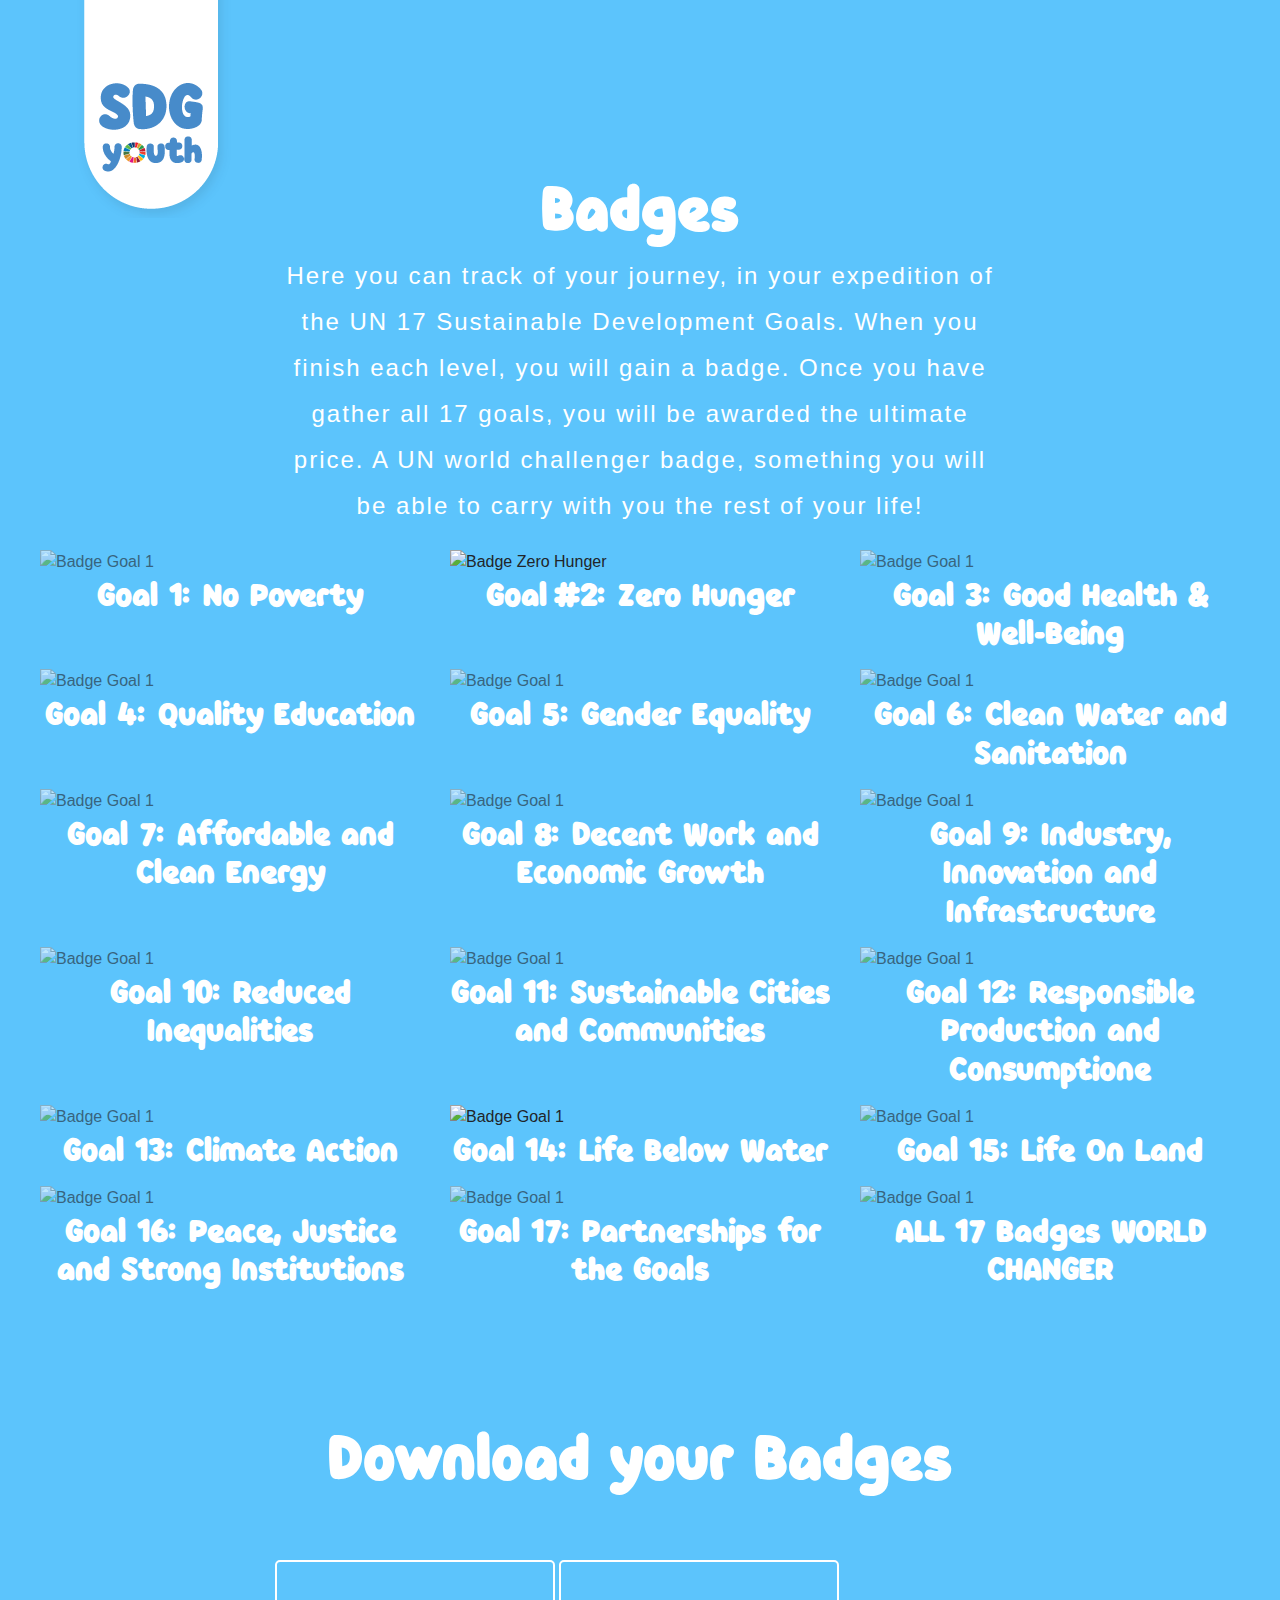
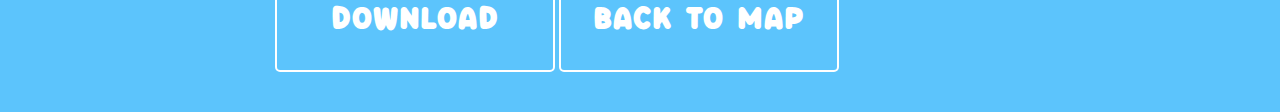
==== badges.html @ 20ba679c "Game Badges and Styles" ====
<!DOCTYPE html>

<head>
	<meta charset="utf-8">
	<meta charset="utf-8">
	<meta http-equiv="X-UA-Compatible" content="IE=edge">
	<title>SDG &mdash;  Prototype Youth</title>
	<meta name="viewport" content="width=device-width, initial-scale=1">
	<meta name="description" content="SDG:Youth" />
	<meta name="keywords" content="SDG: Youth" />


<!-- Google fonts  -->
<link href='https://fonts.googleapis.com/css?family=Source+Sans+Pro:400,700,300' rel='stylesheet' type='text/css'>

<link rel="stylesheet" href="https://maxcdn.bootstrapcdn.com/bootstrap/4.0.0/css/bootstrap.min.css" integrity="sha384-Gn5384xqQ1aoWXA+058RXPxPg6fy4IWvTNh0E263XmFcJlSAwiGgFAW/dAiS6JXm" crossorigin="anonymous">
<script src="https://maxcdn.bootstrapcdn.com/bootstrap/4.0.0/js/bootstrap.min.js" integrity="sha384-JZR6Spejh4U02d8jOt6vLEHfe/JQGiRRSQQxSfFWpi1MquVdAyjUar5+76PVCmYl" crossorigin="anonymous"></script>
<script src="js/storename.js"></script>


<!-- Bootstrap & Styles  -->
<link rel="stylesheet" href="css/bootstrap.css">
<link rel="stylesheet" href="css/styles.css">

<style>
	body{

		background-color: #5cc4fc;
		margin: 40px;
	}


</style>

</head>
<body onload="setName();">
		<nav class="navbar navbar-default">
			<div class="container-fluid">
				<div class="navbar-header">
					<a class="navbar-brand" href="home.html">
						<img class="logo" src="img/sdg-logo.png">
					</a>
				</div>
			</div>
		</nav>
	</header>



		<div class="container">
			<div class="row">
				<div class="col-lg-8 margin-top-10  center-div"> 
					<h1 class="text-center">Badges</h1>
						<p class="text-center">Here you can track of your journey, in your expedition of the UN  17 Sustainable Development Goals. When you finish each level, you will gain a badge.

						Once you have gather all 17 goals, you will be awarded the ultimate price. A UN world challenger badge, something you will be able to carry with you the rest of your life!</p>

						</div>
					</div>
				</div>
		


<section>
<div class="row">
    <div class="col-md-4">
        <div class="well mini-profile-widget"> 
            <div class="image-container">
               <img src="img/sdg-badge-empty.png" class="img-responsive center-div badges" alt="Badge Goal 1">
            </div>   
            <div class="details">
                
                    <h2>Goal 1: No Poverty</h2>
            </div> 
        </div>
    </div>


   
    <div class="col-md-4">
        <div class="well mini-profile-widget"> 
            <div class="image-container">
               <img src="img/sdg-badge2.png" class="img-responsive center-div " alt="Badge Zero Hunger">
            </div>   
            <div class="details">
             <h2>Goal #2: Zero Hunger</h2>
                
            </div> 
        </div>
    </div>

    
<div class="col-md-4">
        <div class="well mini-profile-widget"> 
            <div class="image-container">
               <img src="img/sdg-badge-empty.png" class="img-responsive center-div badges" alt="Badge Goal 1">
            </div>   
            <div class="details">
                
                    <h2>Goal 3: Good Health & Well-Being</h2>
            </div> 
        </div>
    </div>

    
   <div class="col-md-4">
        <div class="well mini-profile-widget"> 
            <div class="image-container">
               <img src="img/sdg-badge-empty.png" class="img-responsive center-div badges" alt="Badge Goal 1">
            </div>   
            <div class="details">
                
                    <h2>Goal 4: Quality Education</h2>
            </div> 
        </div>
    </div>

    
    <div class="col-md-4">
        <div class="well mini-profile-widget"> 
            <div class="image-container">
               <img src="img/sdg-badge-empty.png" class="img-responsive center-div badges" alt="Badge Goal 1">
            </div>   
            <div class="details">
                
                         <h2>Goal 5: Gender Equality</h2>
            </div> 
        </div>
    </div>


    <div class="col-md-4">
        <div class="well mini-profile-widget"> 
            <div class="image-container">
               <img src="img/sdg-badge-empty.png" class="img-responsive center-div badges" alt="Badge Goal 1">
            </div>   
            <div class="details">
                
                    <h2>Goal 6: Clean Water and Sanitation</h2>
            </div> 
        </div>
    </div>

    
   <div class="col-md-4">
        <div class="well mini-profile-widget"> 
            <div class="image-container">
               <img src="img/sdg-badge-empty.png" class="img-responsive center-div badges" alt="Badge Goal 1">
            </div>   
            <div class="details">
                
                    <h2>Goal 7: Affordable and Clean Energy</h2>
            </div> 
        </div>
    </div>

    
    <div class="col-md-4">
        <div class="well mini-profile-widget"> 
            <div class="image-container">
               <img src="img/sdg-badge-empty.png" class="img-responsive center-div badges" alt="Badge Goal 1">
            </div>   
            <div class="details">
                
                         <h2>Goal 8: Decent Work and Economic Growth</h2>
            </div> 
        </div>
    </div>

      <div class="col-md-4">
        <div class="well mini-profile-widget"> 
            <div class="image-container">
               <img src="img/sdg-badge-empty.png" class="img-responsive center-div badges" alt="Badge Goal 1">
            </div>   
            <div class="details">
                
                    <h2>Goal 9: Industry, Innovation and Infrastructure</h2>
            </div> 
        </div>
    </div>

    
   <div class="col-md-4">
        <div class="well mini-profile-widget"> 
            <div class="image-container">
               <img src="img/sdg-badge-empty.png" class="img-responsive center-div badges" alt="Badge Goal 1">
            </div>   
            <div class="details">
                
                    <h2>Goal 10: Reduced Inequalities</h2>
            </div> 
        </div>
    </div>

    
    <div class="col-md-4">
        <div class="well mini-profile-widget"> 
            <div class="image-container">
               <img src="img/sdg-badge-empty.png" class="img-responsive center-div badges" alt="Badge Goal 1">
            </div>   
            <div class="details">
                
                         <h2>Goal 11: Sustainable Cities and Communities</h2>
            </div> 
        </div>
    </div>


     <div class="col-md-4">
        <div class="well mini-profile-widget"> 
            <div class="image-container">
               <img src="img/sdg-badge-empty.png" class="img-responsive center-div badges" alt="Badge Goal 1">
            </div>   
            <div class="details">
                
                    <h2>Goal 12: Responsible Production and Consumptione</h2>
            </div> 
        </div>
    </div>

    
   <div class="col-md-4">
        <div class="well mini-profile-widget"> 
            <div class="image-container">
               <img src="img/sdg-badge-empty.png" class="img-responsive center-div badges" alt="Badge Goal 1">
            </div>   
            <div class="details">
                
                    <h2>Goal 13: Climate Action</h2>
            </div> 
        </div>
    </div>

    
    <div class="col-md-4">
        <div class="well mini-profile-widget"> 
            <div class="image-container">
               <img src="img/sdg-badge14.png" class="img-responsive center-div" alt="Badge Goal 1">
            </div>   
            <div class="details">
                
                         <h2>Goal 14: Life Below Water</h2>
            </div> 
        </div>
    </div>



     <div class="col-md-4">
        <div class="well mini-profile-widget"> 
            <div class="image-container">
               <img src="img/sdg-badge-empty.png" class="img-responsive center-div badges" alt="Badge Goal 1">
            </div>   
            <div class="details">
                
                    <h2>Goal 15: Life On Land</h2>
            </div> 
        </div>
    </div>

    
   <div class="col-md-4">
        <div class="well mini-profile-widget"> 
            <div class="image-container">
               <img src="img/sdg-badge-empty.png" class="img-responsive center-div badges" alt="Badge Goal 1">
            </div>   
            <div class="details">
                
                    <h2>Goal 16: Peace, Justice and Strong Institutions</h2>
            </div> 
        </div>
    </div>

  <div class="col-md-4">
        <div class="well mini-profile-widget"> 
            <div class="image-container">
               <img src="img/sdg-badge-empty.png" class="img-responsive center-div badges" alt="Badge Goal 1">
            </div>   
            <div class="details">
                
                    <h2>Goal 17: Partnerships for the Goals</h2>
            </div> 
        </div>
    </div>



      <div class="col-md-4">
        <div class="well mini-profile-widget"> 
            <div class="image-container">
               <img src="img/sdg-badge-empty.png" class="img-responsive center-div badges" alt="Badge Goal 1">
            </div>   
            <div class="details">
                
                    <h2>ALL 17 Badges WORLD CHANGER</h2>
            </div> 
        </div>
    </div>





</section>



	<div class="container">
			<div class="row">
				<div class="col-lg-8 margin-top-10 goal-text center-div"> 
					<h1 class="text-center">Download your Badges</h1>
				<div class="button-wrapper">	
						<button>DOWNLOAD</button>
						<a href="home.html">
						<button>BACK TO MAP</button>
						</a>
							</div>
						
				
						</div>
					</div>
				</div>
		
	<!-- JAVASCRIPT FILES-->
	

	</body>
</html>
---- css/styles.css ----
/*************************************************
                FONT IMPORTS
**************************************************/
@font-face {
  font-family: Knicknack;
  src: url(../Webfonts/Knicknack-Regular.woff); }
@font-face {
  font-family: Knicknack Medium;
  src: url(../Webfonts/Knicknack-Medium.woff); }
@font-face {
  font-family: Knicknack Bold;
  src: url(../Webfonts/Knicknack-Bold.woff); }
/*************************************************
                 VARIABLES
**************************************************/
/*Goal Variables*/
/*Font Variables*/
/*************************************************
SASS
REMEMBER TO THINK  "CAN I USE"....
VARIABLES
MIXINS
EXTEND
**************************************************/
body {
  margin: 0;
  padding: 0; }

#container {
  margin-left: 400px; }

.navbar-header {
  position: absolute; }

.navbar-brand {
  cursor: url(../img/tap.png), auto; }
  .navbar-brand:hover {
    animation: top .7s ease-out;
    -webkit-animation-fill-mode: forwards;
    /* Chrome, Safari, Opera */
    animation-fill-mode: alternate-reverse; }

.navbar {
  z-index: 10;
  cursor: pointer; }

/*************************************************
                  Typography
**************************************************/
h1,
h2,
h3,
h4,
h5,
h6 {
  color: #ffffff;
  font-family: "Knicknack", sans-serif; }

h1 {
  font-size: 3.8em; }

h2 {
  font-size: 2em; }

h3 {
  font-size: 1.5em; }

h4 {
  font-size: 1.2em; }

p, .p-small {
  font-family: "Poppins", sans-serif;
  font-size: 1.5em;
  margin-bottom: 20px;
  color: #ffffff;
  font-weight: 500;
  color: #ffffff;
  margin-top: 10px;
  line-height: 46px;
  letter-spacing: 2px; }

.p-small {
  font-size: 1.125em; }

/*************************************************
                  Links & Buttons & Tip Box
**************************************************/
button {
  font-family: "Knicknack", sans-serif;
  font-size: 2em;
  letter-spacing: 2px;
  background-color: transparent;
  color: #fff;
  border: 2px solid white;
  border-radius: 5px;
  padding: 30px;
  width: 280px;
  cursor: pointer;
  margin-top: 60px; }

.tooltip {
  position: relative;
  display: inline-block;
  border-bottom: 1px dotted black; }

.tooltip .tooltiptext {
  visibility: hidden;
  width: 120px;
  background-color: black;
  color: #fff;
  text-align: center;
  border-radius: 6px;
  padding: 5px 0;
  position: absolute;
  z-index: 1;
  bottom: 150%;
  left: 50%;
  margin-left: -60px; }

.tooltip .tooltiptext::after {
  content: "";
  position: absolute;
  top: 100%;
  left: 50%;
  margin-left: -5px;
  border-width: 5px;
  border-style: solid;
  border-color: black transparent transparent transparent; }

.tooltip:hover .tooltiptext {
  visibility: visible; }

/*************************************************
                  Page Struture
**************************************************/
section {
  margin: 0;
  padding: 0; }

.center-div {
  width: 100%;
  margin: 0 auto; }

.margin-top-10 {
  margin-top: 10%; }

.section-cover {
  max-width: 100%; }

#intro-bg {
  background-image: url("../img/sdg_introworld1.png"); }

#home-bg {
  background-image: url("../img/sdg_homemap.png");
  overflow-y: hidden; }

#characters-bg {
  background-image: url("../img/sdg_characters.png"); }

/* .page-content class for all our Intro-world sections*/
.page-content {
  position: absolute;
  /*responsive image*/
  height: 100%;
  margin: 0 auto;
  /*Border gives the effect of game*/
  border: 20px solid #ffffff;
  /*Rounded corner of sections*/
  border-radius: 60px;
  z-index: -2;
  /* Center and scale*/
  background-position: center center;
  background-repeat: no-repeat;
  background-size: cover; }

.no-gutters {
  margin-right: 0;
  margin-left: 0; }

/*************************************************
             Badges ELEMENTS
**************************************************/
body {
  margin-top: 20px;
  background: #eee; }

body {
  margin-top: 20px; }

/* Component: Well */
.well {
  max-height: 100%;
  overflow: hidden;
  border-radius: 0;
  margin-bottom: 10px; }

.well .well-heading .controls {
  position: absolute;
  top: 10px;
  right: 30px; }

.well .well-body {
  padding: 10px;
  margin-top: 20px;
  position: relative;
  z-index: 3; }

.well .well-image {
  position: absolute;
  top: 20px;
  right: 30px;
  z-index: 1;
  color: rgba(0, 0, 0, 0.15);
  -webkit-transition: all 0.2s ease-in;
  -moz-transition: all 0.2s ease-in;
  -ms-transition: all 0.2s ease-in;
  -o-transition: all 0.2s ease-in;
  transition: all 0.2s ease-in; }

.well.well-solid {
  color: white; }

.well:hover .well-image {
  font-size: 60px; }

.well-transparent {
  background-color: transparent;
  color: #454545; }

.mini-profile-widget .image-container .avatar {
  width: 180px;
  height: 180px;
  display: block;
  margin: 0 auto;
  padding: 4px;
  border: 1px solid #dddddd; }

.mini-profile-widget .details {
  text-align: center; }

.badges {
  opacity: 0.6; }

/*************************************************
              HOME PAGE ELEMENTS
**************************************************/
.resize {
  max-width: 100%;
  height: auto; }

.cloud1 {
  position: absolute;
  top: 50%;
  left: -10%;
  z-index: 10;
  animation: drift 80s linear infinite; }

.cloud2 {
  position: absolute;
  top: 10%;
  left: -10%;
  z-index: 10;
  animation: drift 80s 40s linear infinite; }

.cloud3 {
  position: absolute;
  top: 80%;
  left: -10%;
  z-index: 10;
  animation: drift 90s 20s linear infinite; }

.boat1 {
  position: absolute;
  top: 80%;
  left: 0%;
  z-index: 10;
  animation: sail 50s  linear infinite alternate; }

.boat2 {
  position: absolute;
  top: 20%;
  left: 95%;
  z-index: 10;
  animation: sailleft 50s  linear infinite alternate; }

.goal2 {
  position: absolute;
  top: 23%;
  left: 23%;
  z-index: 10;
  cursor: url(../img/tap.png), auto; }

.goal14 {
  position: absolute;
  top: 30%;
  left: 79%;
  z-index: 10;
  cursor: url(../img/tap.png), auto; }

.navbar-badge {
  position: absolute;
  top: -8%;
  left: 77%;
  z-index: 10;
  cursor: url(../img/tap.png), auto; }
  .navbar-badge:hover {
    animation: top .7s ease-out;
    -webkit-animation-fill-mode: forwards;
    /* Chrome, Safari, Opera */
    animation-fill-mode: alternate-reverse; }

.navbar-help {
  position: absolute;
  top: 1%;
  left: 85%;
  z-index: 10;
  cursor: url(../img/tap.png), auto; }

.navbar-langauge {
  position: absolute;
  top: 1%;
  left: 90%;
  z-index: 10;
  cursor: url(../img/tap.png), auto; }

.navbar-audio {
  position: absolute;
  top: 1%;
  left: 95%;
  z-index: 10;
  cursor: url(../img/tap.png), auto; }

.navbar-name {
  position: absolute;
  top: 12%;
  left: 90%;
  z-index: 10;
  cursor: url(../img/tap.png), auto; }

/*************************************************
              WEB ANIMATIONS
**************************************************/
@keyframes top {
  from {
    transform: translateY(0px); }
  to {
    transform: translateY(20px); } }
@keyframes drift {
  from {
    transform: translateX(-55px); }
  to {
    transform: translateX(2000px); } }
@keyframes sail {
  from {
    transform: translateX(5px); }
  to {
    transform: translateX(100px); } }
@keyframes sailleft {
  from {
    transform: translateX(0px); }
  to {
    transform: translateX(-100px); } }
@keyframes spin {
  100% {
    transform: rotate(2turn); } }
/*************************************************************
              MEDIA QUERIES
 HELP:https://gist.github.com/gokulkrishh/242e68d1ee94ad05f488           
 ***************************************************************/
@media (min-width: 501px) and (max-width: 1024px) {
  #home-bg,
  #intro-bg {
    background-image: url("../img/sdg_flip.png"); }

  .page-content {
    position: block;
    /*responsive image*/
    height: 100%;
    margin: 0 auto;
    /*Border gives the effect of game*/
    border: none;
    /*Rounded corner of sections*/
    border-radius: 0;
    z-index: 3;
    /* Center and scale*/
    background-position: center center;
    background-repeat: no-repeat;
    background-size: cover; }

  /*Hide our logo*/
  .navbar-brand {
    display: none; }

  .navbar-brand {
    display: none; }

  .cloud1 {
    display: none; }

  .cloud2 {
    display: none; }

  .cloud3 {
    display: none; }

  .boat1 {
    display: none; }

  .boat2 {
    display: none; }

  .goal2 {
    display: none; }

  .goal14 {
    display: none; }

  .navbar-badge {
    display: none; }

  .navbar-help {
    display: none; }

  .navbar-langauge {
    display: none; }

  .navbar-audio {
    display: none; }

  .navbar-name {
    display: none; } }
/*if anything needs to change*/
@media only screen and (max-width: 500px) {
  body {
    background-color: #478bca; }

  #home-bg,
  #intro-bg {
    background-image: url("../img/sdg_sorry.png");
    width: 100%;
    height: 100%;
    margin: 0 auto; }

  .page-content {
    position: block;
    /*responsive image*/
    height: 100%;
    margin: 0 auto;
    /*Border gives the effect of game*/
    border: none;
    /*Rounded corner of sections*/
    border-radius: 0;
    z-index: 3;
    /* Center and scale*/
    background-position: center center;
    background-repeat: no-repeat;
    background-size: cover; }

  /*Hide our logo*/
  .navbar-brand {
    display: none; }

  .cloud1 {
    display: none; }

  .cloud2 {
    display: none; }

  .cloud3 {
    display: none; }

  .boat1 {
    display: none; }

  .boat2 {
    display: none; }

  .goal2 {
    display: none; }

  .goal14 {
    display: none; }

  .navbar-badge {
    display: none; }

  .navbar-help {
    display: none; }

  .navbar-langauge {
    display: none; }

  .navbar-audio {
    display: none; }

  .navbar-name {
    display: none; } }
/*Wind Mills
.windmill img{
    position: absolute;
    z-index: 10; 
    top: 50%;
    left: 30%;
    animation: spin 10s linear infinite;
    animation-play-state: paused;
    &:hover {
    animation-play-state: running;
    
   } 
 } 
 */

/*# sourceMappingURL=styles.css.map */
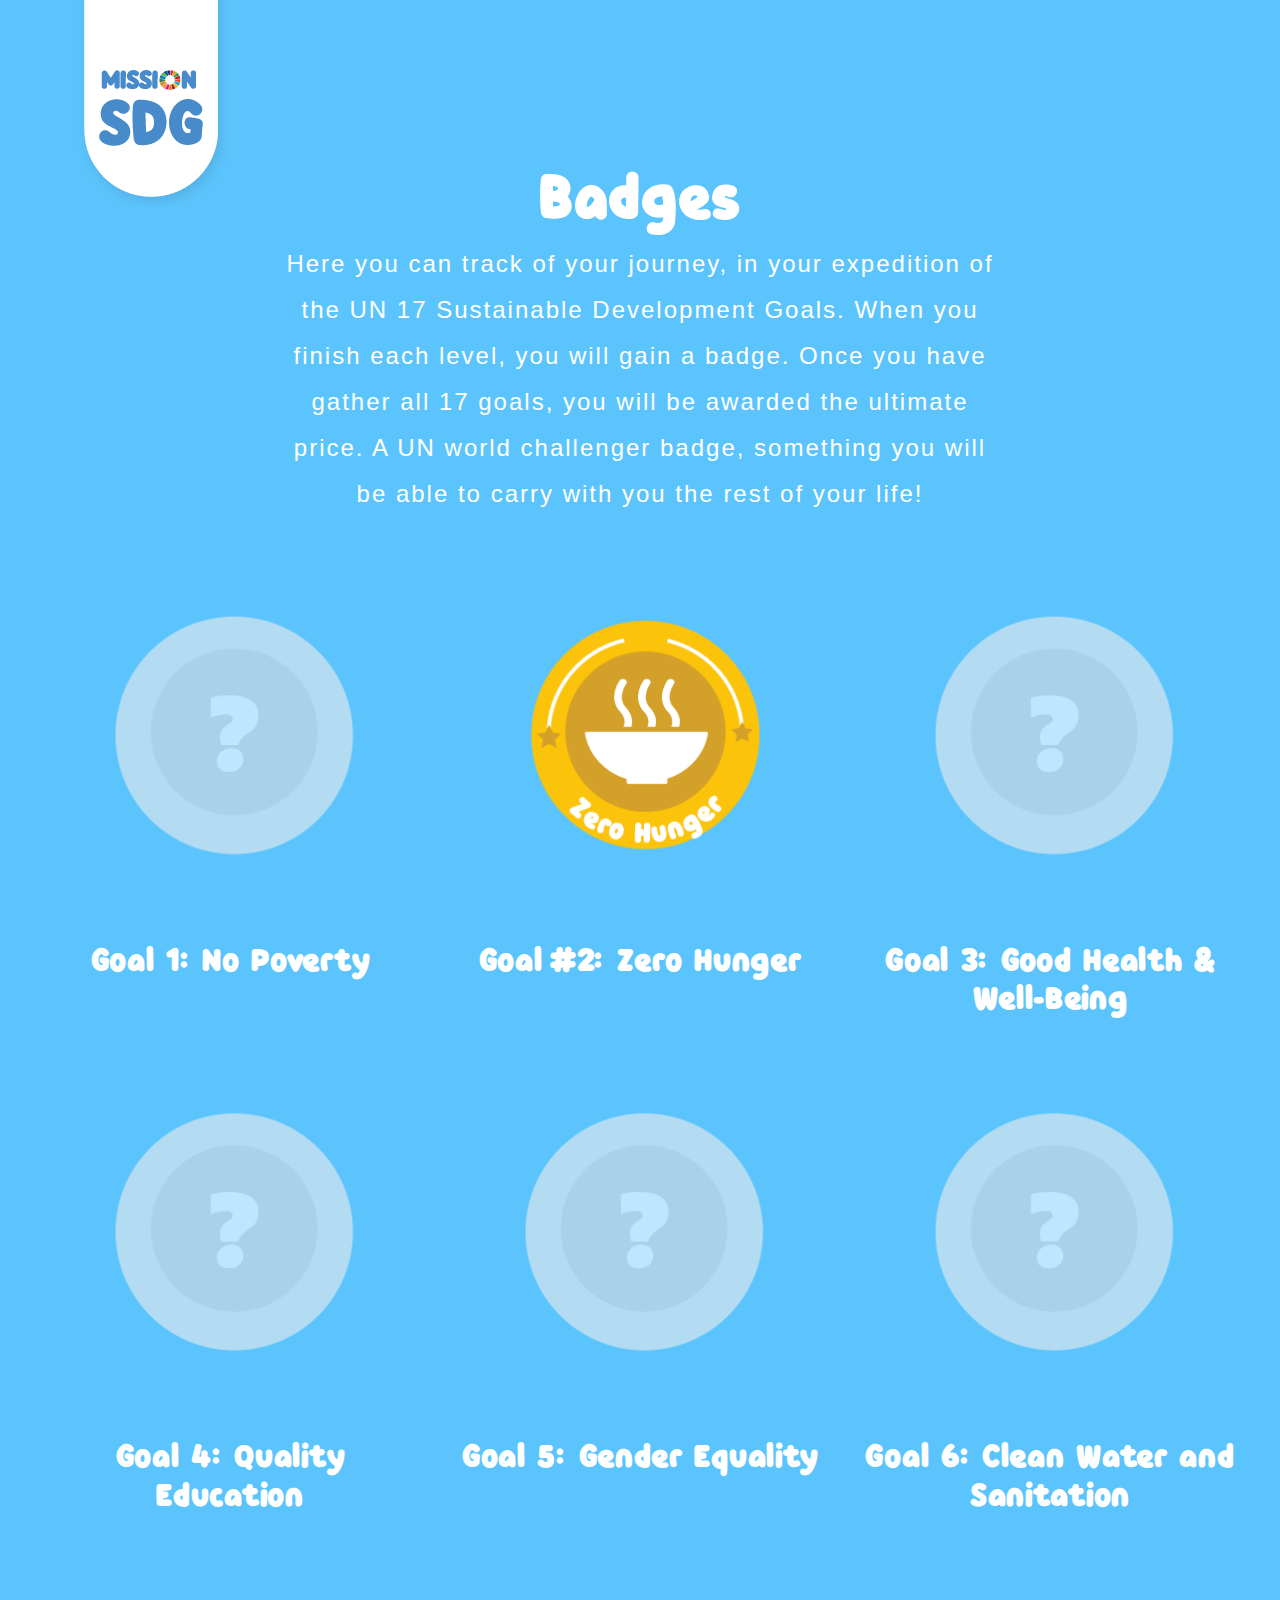
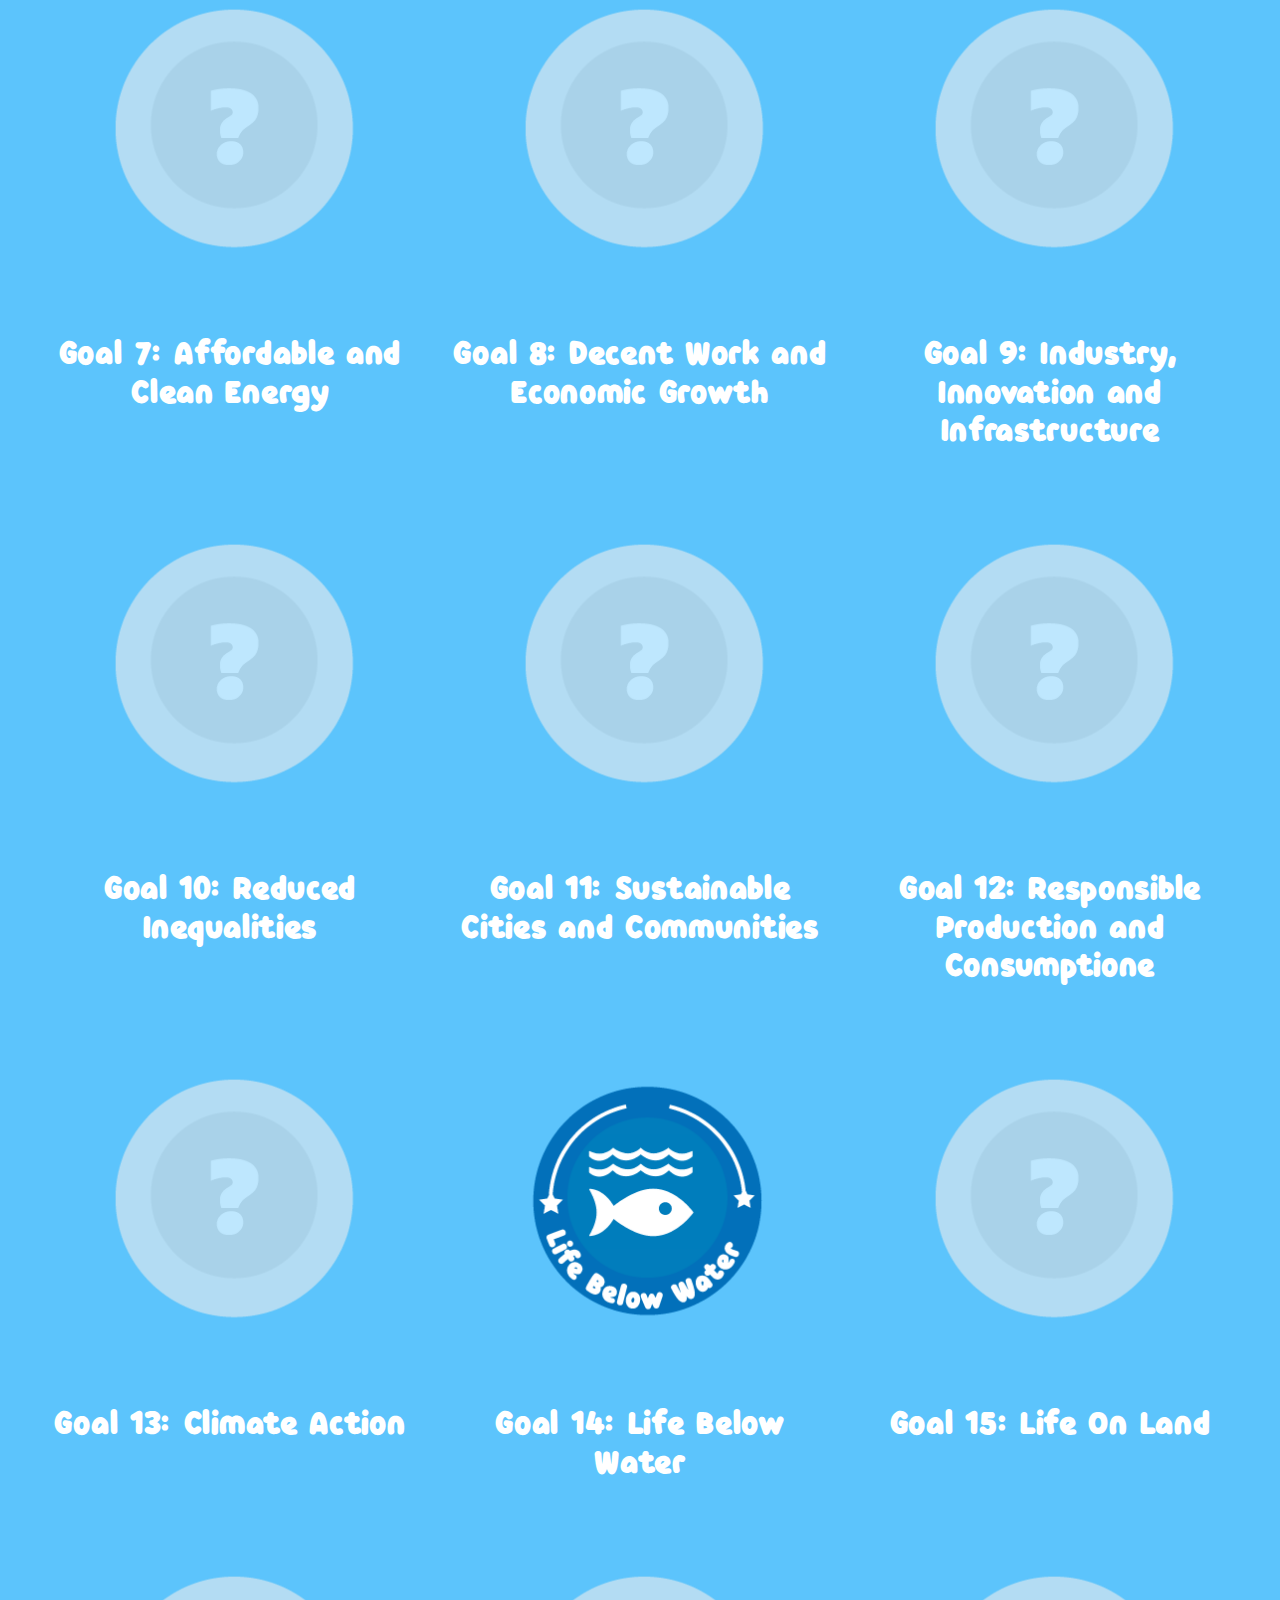
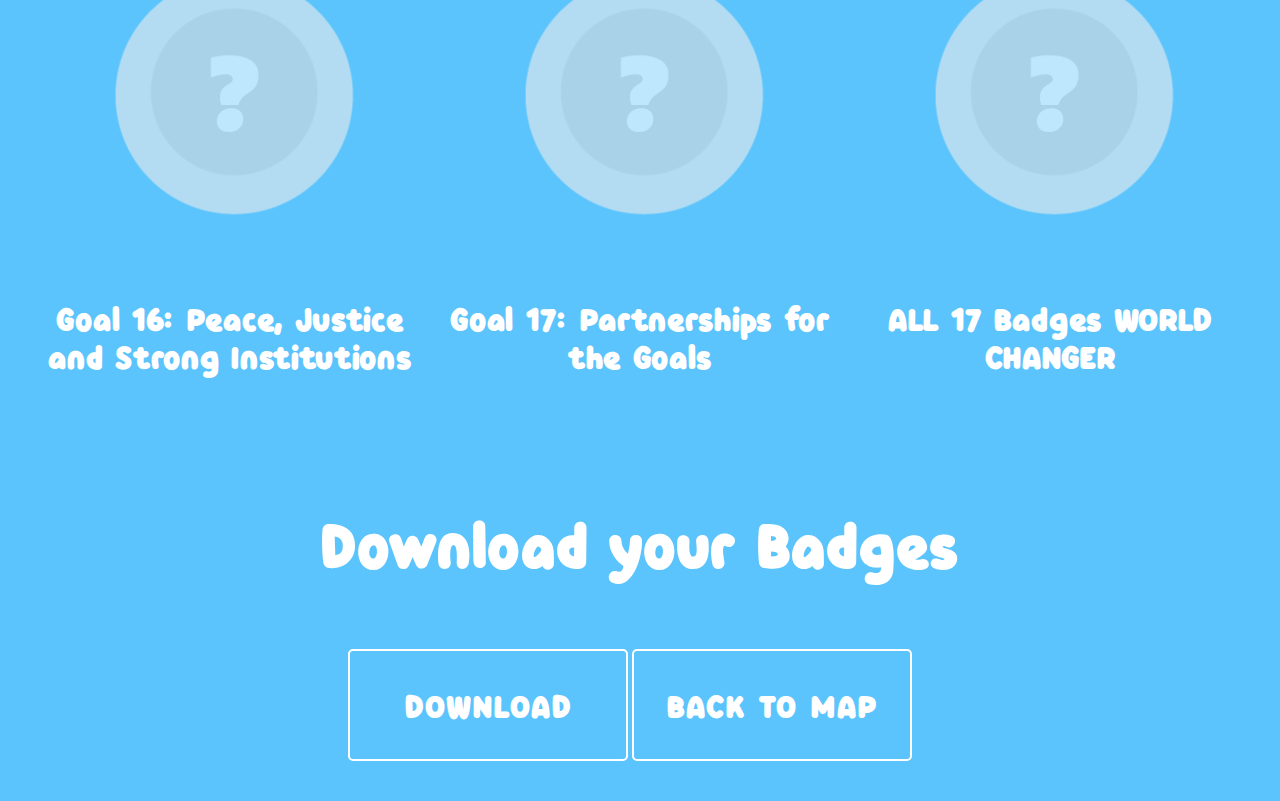
==== commit f2d70b3e: "Validation & clean up" ====
--- a/badges.html
+++ b/badges.html
@@ -1,8 +1,7 @@
 
 <!DOCTYPE html>
-
+<html lang="da">
 <head>
-	<meta charset="utf-8">
 	<meta charset="utf-8">
 	<meta http-equiv="X-UA-Compatible" content="IE=edge">
 	<title>SDG &mdash;  Prototype Youth</title>
@@ -39,12 +38,11 @@
 			<div class="container-fluid">
 				<div class="navbar-header">
 					<a class="navbar-brand" href="home.html">
-						<img class="logo" src="img/sdg-logo.png">
+						<img class="logo" src="img/sdg-logo.png" alt="Mission SDG logo">
 					</a>
 				</div>
 			</div>
 		</nav>
-	</header>
 
 
 
@@ -67,7 +65,7 @@
     <div class="col-md-4">
         <div class="well mini-profile-widget"> 
             <div class="image-container">
-               <img src="img/sdg-badge-empty.png" class="img-responsive center-div badges" alt="Badge Goal 1">
+               <img src="img/badge-empty.png" class="img-responsive center-div badges" alt="Badge Goal 1">
             </div>   
             <div class="details">
                 
@@ -81,7 +79,7 @@
     <div class="col-md-4">
         <div class="well mini-profile-widget"> 
             <div class="image-container">
-               <img src="img/sdg-badge2.png" class="img-responsive center-div " alt="Badge Zero Hunger">
+               <img src="img/badge2.png" class="img-responsive center-div " alt="Badge Zero Hunger">
             </div>   
             <div class="details">
              <h2>Goal #2: Zero Hunger</h2>
@@ -94,7 +92,7 @@
 <div class="col-md-4">
         <div class="well mini-profile-widget"> 
             <div class="image-container">
-               <img src="img/sdg-badge-empty.png" class="img-responsive center-div badges" alt="Badge Goal 1">
+               <img src="img/badge-empty.png" class="img-responsive center-div badges" alt="Badge Goal 1">
             </div>   
             <div class="details">
                 
@@ -107,7 +105,7 @@
    <div class="col-md-4">
         <div class="well mini-profile-widget"> 
             <div class="image-container">
-               <img src="img/sdg-badge-empty.png" class="img-responsive center-div badges" alt="Badge Goal 1">
+               <img src="img/badge-empty.png" class="img-responsive center-div badges" alt="Badge Goal 1">
             </div>   
             <div class="details">
                 
@@ -120,7 +118,7 @@
     <div class="col-md-4">
         <div class="well mini-profile-widget"> 
             <div class="image-container">
-               <img src="img/sdg-badge-empty.png" class="img-responsive center-div badges" alt="Badge Goal 1">
+               <img src="img/badge-empty.png" class="img-responsive center-div badges" alt="Badge Goal 1">
             </div>   
             <div class="details">
                 
@@ -133,7 +131,7 @@
     <div class="col-md-4">
         <div class="well mini-profile-widget"> 
             <div class="image-container">
-               <img src="img/sdg-badge-empty.png" class="img-responsive center-div badges" alt="Badge Goal 1">
+               <img src="img/badge-empty.png" class="img-responsive center-div badges" alt="Badge Goal 1">
             </div>   
             <div class="details">
                 
@@ -146,7 +144,7 @@
    <div class="col-md-4">
         <div class="well mini-profile-widget"> 
             <div class="image-container">
-               <img src="img/sdg-badge-empty.png" class="img-responsive center-div badges" alt="Badge Goal 1">
+               <img src="img/badge-empty.png" class="img-responsive center-div badges" alt="Badge Goal 1">
             </div>   
             <div class="details">
                 
@@ -159,7 +157,7 @@
     <div class="col-md-4">
         <div class="well mini-profile-widget"> 
             <div class="image-container">
-               <img src="img/sdg-badge-empty.png" class="img-responsive center-div badges" alt="Badge Goal 1">
+               <img src="img/badge-empty.png" class="img-responsive center-div badges" alt="Badge Goal 1">
             </div>   
             <div class="details">
                 
@@ -171,7 +169,7 @@
       <div class="col-md-4">
         <div class="well mini-profile-widget"> 
             <div class="image-container">
-               <img src="img/sdg-badge-empty.png" class="img-responsive center-div badges" alt="Badge Goal 1">
+               <img src="img/badge-empty.png" class="img-responsive center-div badges" alt="Badge Goal 1">
             </div>   
             <div class="details">
                 
@@ -184,7 +182,7 @@
    <div class="col-md-4">
         <div class="well mini-profile-widget"> 
             <div class="image-container">
-               <img src="img/sdg-badge-empty.png" class="img-responsive center-div badges" alt="Badge Goal 1">
+               <img src="img/badge-empty.png" class="img-responsive center-div badges" alt="Badge Goal 1">
             </div>   
             <div class="details">
                 
@@ -197,7 +195,7 @@
     <div class="col-md-4">
         <div class="well mini-profile-widget"> 
             <div class="image-container">
-               <img src="img/sdg-badge-empty.png" class="img-responsive center-div badges" alt="Badge Goal 1">
+               <img src="img/badge-empty.png" class="img-responsive center-div badges" alt="Badge Goal 1">
             </div>   
             <div class="details">
                 
@@ -210,7 +208,7 @@
      <div class="col-md-4">
         <div class="well mini-profile-widget"> 
             <div class="image-container">
-               <img src="img/sdg-badge-empty.png" class="img-responsive center-div badges" alt="Badge Goal 1">
+               <img src="img/badge-empty.png" class="img-responsive center-div badges" alt="Badge Goal 1">
             </div>   
             <div class="details">
                 
@@ -223,7 +221,7 @@
    <div class="col-md-4">
         <div class="well mini-profile-widget"> 
             <div class="image-container">
-               <img src="img/sdg-badge-empty.png" class="img-responsive center-div badges" alt="Badge Goal 1">
+               <img src="img/badge-empty.png" class="img-responsive center-div badges" alt="Badge Goal 1">
             </div>   
             <div class="details">
                 
@@ -236,7 +234,7 @@
     <div class="col-md-4">
         <div class="well mini-profile-widget"> 
             <div class="image-container">
-               <img src="img/sdg-badge14.png" class="img-responsive center-div" alt="Badge Goal 1">
+               <img src="img/badge14.png" class="img-responsive center-div" alt="Badge Goal 1">
             </div>   
             <div class="details">
                 
@@ -250,7 +248,7 @@
      <div class="col-md-4">
         <div class="well mini-profile-widget"> 
             <div class="image-container">
-               <img src="img/sdg-badge-empty.png" class="img-responsive center-div badges" alt="Badge Goal 1">
+               <img src="img/badge-empty.png" class="img-responsive center-div badges" alt="Badge Goal 1">
             </div>   
             <div class="details">
                 
@@ -263,7 +261,7 @@
    <div class="col-md-4">
         <div class="well mini-profile-widget"> 
             <div class="image-container">
-               <img src="img/sdg-badge-empty.png" class="img-responsive center-div badges" alt="Badge Goal 1">
+               <img src="img/badge-empty.png" class="img-responsive center-div badges" alt="Badge Goal 1">
             </div>   
             <div class="details">
                 
@@ -275,7 +273,7 @@
   <div class="col-md-4">
         <div class="well mini-profile-widget"> 
             <div class="image-container">
-               <img src="img/sdg-badge-empty.png" class="img-responsive center-div badges" alt="Badge Goal 1">
+               <img src="img/badge-empty.png" class="img-responsive center-div badges" alt="Badge Goal 1">
             </div>   
             <div class="details">
                 
@@ -289,7 +287,7 @@
       <div class="col-md-4">
         <div class="well mini-profile-widget"> 
             <div class="image-container">
-               <img src="img/sdg-badge-empty.png" class="img-responsive center-div badges" alt="Badge Goal 1">
+               <img src="img/badge-empty.png" class="img-responsive center-div badges" alt="Badge Goal 1">
             </div>   
             <div class="details">
                 
@@ -299,6 +297,7 @@
     </div>
 
 
+</div>
 
 
 
@@ -311,10 +310,10 @@
 				<div class="col-lg-8 margin-top-10 goal-text center-div"> 
 					<h1 class="text-center">Download your Badges</h1>
 				<div class="button-wrapper">	
-						<button>DOWNLOAD</button>
-						<a href="home.html">
-						<button>BACK TO MAP</button>
-						</a>
+						<button onclick="location.href='home.html'" style="margin-left:10%;">DOWNLOAD</button>
+						
+					<button onclick="location.href='home.html'" class="center">BACK TO MAP</button>
+					
 							</div>
 						
 				
--- a/css/styles.css
+++ b/css/styles.css
@@ -42,7 +42,8 @@
 
 .navbar {
   z-index: 10;
-  cursor: pointer; }
+  cursor: pointer;
+  margin-top: -1%; }
 
 /*************************************************
                   Typography
@@ -54,7 +55,8 @@
 h5,
 h6 {
   color: #ffffff;
-  font-family: "Knicknack", sans-serif; }
+  font-family: "Knicknack", sans-serif;
+  letter-spacing: .7px; }
 
 h1 {
   font-size: 3.8em; }
@@ -97,6 +99,11 @@
   width: 280px;
   cursor: pointer;
   margin-top: 60px; }
+  button:hover {
+    background-color: #0757a0; }
+
+button-wrapper {
+  border: 2px solid white; }
 
 .tooltip {
   position: relative;
@@ -131,6 +138,22 @@
   visibility: visible; }
 
 /*************************************************
+                    Audio
+**************************************************/
+.audiobox {
+  position: absolute;
+  background-image: url("../img/pause.png");
+  border: none;
+  top: -5.5%;
+  left: 95%;
+  z-index: 10;
+  height: 60px;
+  width: 60px;
+  background-position: center center;
+  background-repeat: no-repeat;
+  cursor: url(../img/tap.png), auto; }
+
+/*************************************************
                   Page Struture
 **************************************************/
 section {
@@ -144,18 +167,25 @@
 .margin-top-10 {
   margin-top: 10%; }
 
-.section-cover {
-  max-width: 100%; }
+.margin-bottom-10 {
+  margin-bottom: 10%; }
+
+.padding-30 {
+  padding: 30px; }
+
+.padding-5 {
+  padding: 5px; }
 
 #intro-bg {
   background-image: url("../img/sdg_introworld1.png"); }
 
 #home-bg {
   background-image: url("../img/sdg_homemap.png");
-  overflow-y: hidden; }
+  background-size: cover;
+  overflow: hidden; }
 
 #characters-bg {
-  background-image: url("../img/sdg_characters.png"); }
+  background-image: url("../img/choose-character.png"); }
 
 /* .page-content class for all our Intro-world sections*/
 .page-content {
@@ -163,30 +193,34 @@
   /*responsive image*/
   height: 100%;
   margin: 0 auto;
-  /*Border gives the effect of game*/
-  border: 20px solid #ffffff;
-  /*Rounded corner of sections*/
-  border-radius: 60px;
   z-index: -2;
   /* Center and scale*/
   background-position: center center;
   background-repeat: no-repeat;
   background-size: cover; }
 
+.page-intro {
+  position: absolute;
+  /*responsive image*/
+  height: 100%;
+  margin: 0 auto;
+  z-index: -2;
+  /* Center and scale*/
+  background-position: center center;
+  background-repeat: no-repeat;
+  background-size: cover; }
+
 .no-gutters {
   margin-right: 0;
   margin-left: 0; }
 
+.other {
+  float: right;
+  left: 40%; }
+
 /*************************************************
              Badges ELEMENTS
 **************************************************/
-body {
-  margin-top: 20px;
-  background: #eee; }
-
-body {
-  margin-top: 20px; }
-
 /* Component: Well */
 .well {
   max-height: 100%;
@@ -244,10 +278,6 @@
 /*************************************************
               HOME PAGE ELEMENTS
 **************************************************/
-.resize {
-  max-width: 100%;
-  height: auto; }
-
 .cloud1 {
   position: absolute;
   top: 50%;
@@ -269,19 +299,21 @@
   z-index: 10;
   animation: drift 90s 20s linear infinite; }
 
-.boat1 {
-  position: absolute;
-  top: 80%;
-  left: 0%;
-  z-index: 10;
-  animation: sail 50s  linear infinite alternate; }
-
 .boat2 {
   position: absolute;
   top: 20%;
   left: 95%;
   z-index: 10;
+  /*  border: 1px solid pink;*/
   animation: sailleft 50s  linear infinite alternate; }
+
+.boat1 {
+  position: absolute;
+  top: 40%;
+  left: 0%;
+  z-index: 10;
+  /* border: 1px solid yellow;*/
+  animation: sail 50s  linear infinite alternate; }
 
 .goal2 {
   position: absolute;
@@ -330,12 +362,22 @@
   z-index: 10;
   cursor: url(../img/tap.png), auto; }
 
+.navbar-title {
+  position: absolute;
+  text-align: center;
+  bottom: 5%;
+  left: 2%;
+  z-index: 10;
+  /*cursor: url(../img/tap.png), auto;*/ }
+
 .navbar-name {
   position: absolute;
-  top: 12%;
-  left: 90%;
-  z-index: 10;
-  cursor: url(../img/tap.png), auto; }
+  bottom: 1%;
+  left: 2%;
+  z-index: 10;
+  width: 100%;
+  height: auto;
+  /*cursor: url(../img/tap.png), auto;*/ }
 
 /*************************************************
               WEB ANIMATIONS
@@ -372,20 +414,14 @@
   #intro-bg {
     background-image: url("../img/sdg_flip.png"); }
 
-  .page-content {
-    position: block;
-    /*responsive image*/
-    height: 100%;
-    margin: 0 auto;
-    /*Border gives the effect of game*/
-    border: none;
-    /*Rounded corner of sections*/
-    border-radius: 0;
-    z-index: 3;
-    /* Center and scale*/
-    background-position: center center;
-    background-repeat: no-repeat;
-    background-size: cover; }
+  .audiobox {
+    position: absolute;
+    background-image: url("../img/pause.png");
+    top: -2.5%;
+    left: 2%;
+    z-index: 10;
+    height: 60px;
+    width: 60px; }
 
   /*Hide our logo*/
   .navbar-brand {
@@ -429,17 +465,31 @@
 
   .navbar-name {
     display: none; } }
-/*if anything needs to change*/
+/*if anything needs to change MOBILE*/
+@media (min-width: 768px) and (max-width: 1024px) and (orientation: landscape) {
+  body {
+    background-color: brand-blue; } }
 @media only screen and (max-width: 500px) {
   body {
     background-color: #478bca; }
 
   #home-bg,
   #intro-bg {
+    margin-top: 20px;
+    position: block;
     background-image: url("../img/sdg_sorry.png");
     width: 100%;
     height: 100%;
     margin: 0 auto; }
+
+  .audiobox {
+    position: absolute;
+    background-image: url("../img/pause.png");
+    top: -2.5%;
+    left: 40%;
+    z-index: 10;
+    height: 60px;
+    width: 60px; }
 
   .page-content {
     position: block;
